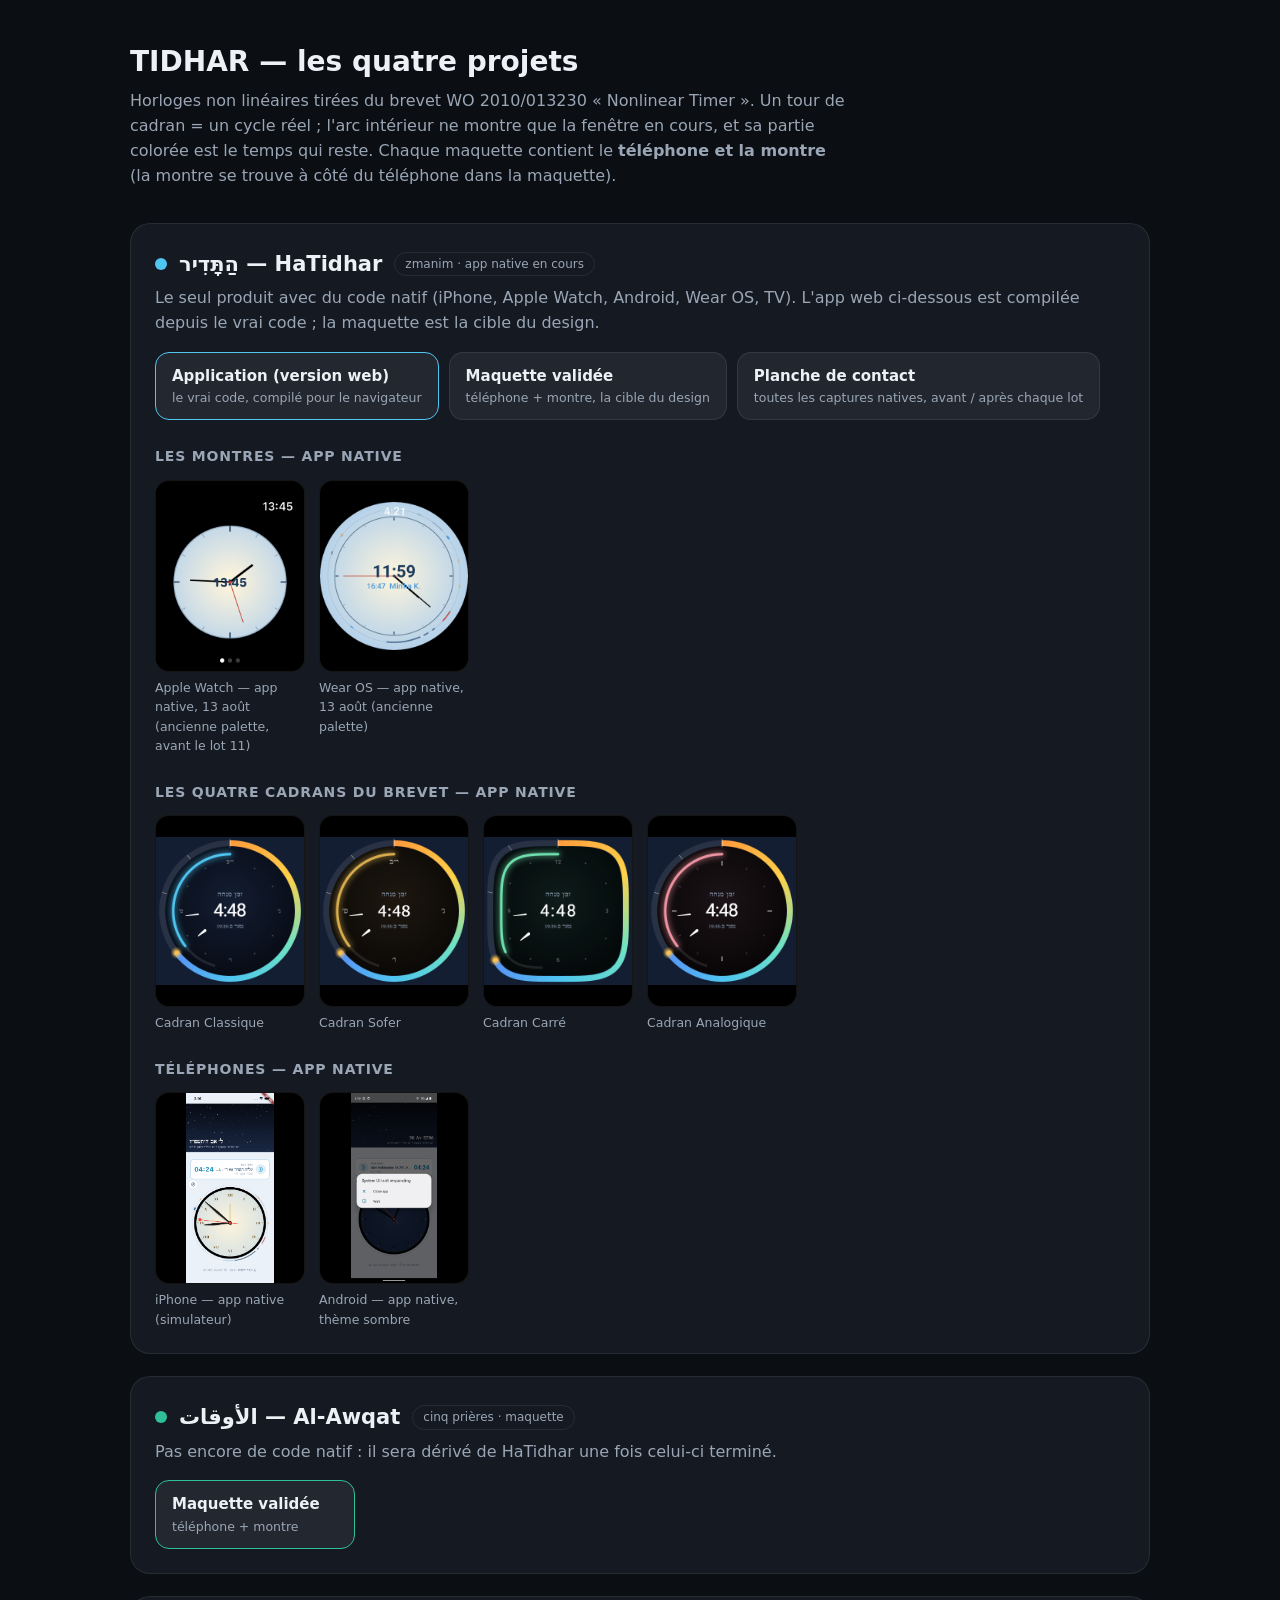
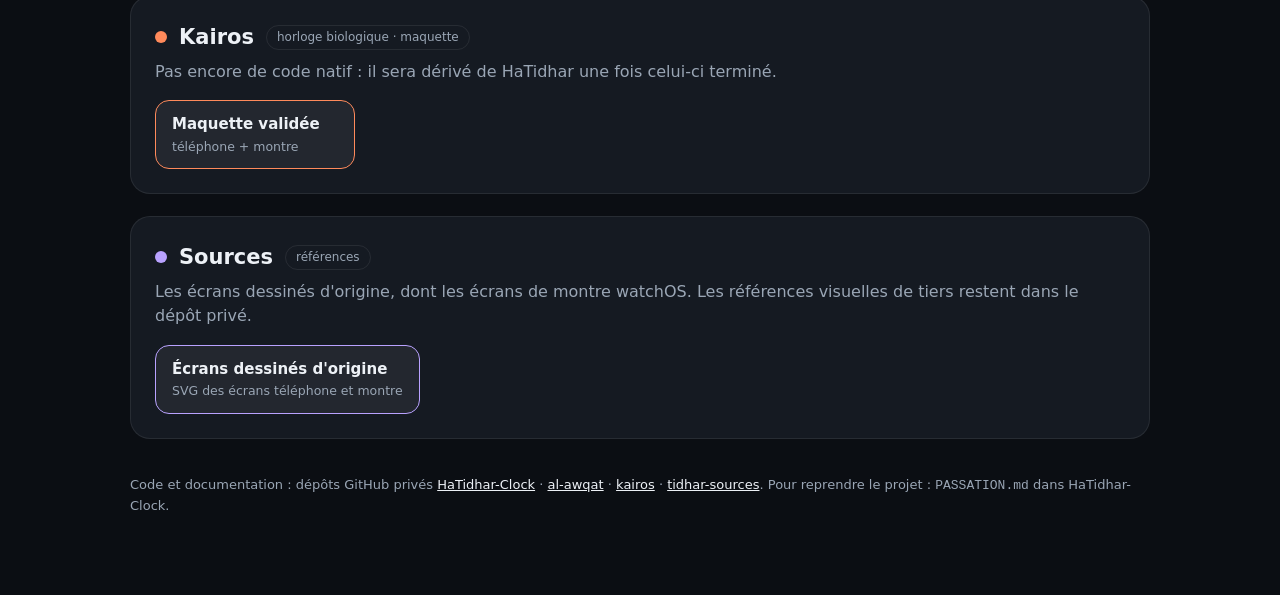
==== index.html @ aab84036 "Vitrine TIDHAR : app web, maquettes, captures, ecrans dessines Genere par tools/construire_vitrine.p" ====
<!doctype html>
<html lang="fr"><head><meta charset="utf-8">
<meta name="viewport" content="width=device-width,initial-scale=1">
<meta name="robots" content="noindex,nofollow">
<title>TIDHAR — les quatre projets</title><style>
:root{color-scheme:dark;--bg:#0B0E13;--card:#151A22;--line:rgba(255,255,255,.08);--txt:#EDF1F6;--mute:#9AA6B5}
*{box-sizing:border-box}
body{margin:0;background:var(--bg);color:var(--txt);font:16px/1.55 -apple-system,system-ui,"Segoe UI",sans-serif}
main{max-width:1060px;margin:0 auto;padding:40px 20px 80px}
h1{font-size:28px;font-weight:600;margin:0 0 6px}
h2{font-size:21px;font-weight:600;margin:0}
h3{font-size:14px;font-weight:600;color:var(--mute);text-transform:uppercase;letter-spacing:.06em;margin:26px 0 12px}
p{margin:0;color:var(--mute)}
.intro{max-width:720px;margin-bottom:34px}
section{background:var(--card);border:1px solid var(--line);border-radius:20px;padding:24px;margin-top:22px}
.tete{display:flex;align-items:center;gap:12px;margin-bottom:6px;flex-wrap:wrap}
.dot{width:12px;height:12px;border-radius:99px;flex:none}
.badge{font-size:12px;color:var(--mute);border:1px solid var(--line);border-radius:99px;padding:2px 10px}
.btns{display:flex;flex-wrap:wrap;gap:10px;margin-top:16px}
a.btn{display:inline-flex;flex-direction:column;padding:12px 16px;border-radius:14px;text-decoration:none;color:var(--txt);background:rgba(255,255,255,.06);border:1px solid var(--line);min-width:200px}
a.btn:hover{background:rgba(255,255,255,.11)}
a.btn b{font-weight:600;font-size:15px}
a.btn span{font-size:12.5px;color:var(--mute)}
a.btn.main{border-color:var(--acc)}
.grille{display:grid;grid-template-columns:repeat(auto-fill,minmax(150px,1fr));gap:14px}
figure{margin:0}
figure a{display:block;border-radius:14px;overflow:hidden;background:#000;border:1px solid var(--line)}
figure img{display:block;width:100%;height:190px;object-fit:contain}
figcaption{font-size:12.5px;color:var(--mute);margin-top:6px}
footer{margin-top:36px;font-size:13px;color:var(--mute)}
footer a{color:var(--txt)}
@media (max-width:600px){a.btn{min-width:0;flex:1 1 100%}}
</style></head>
<body><main>
<h1>TIDHAR — les quatre projets</h1>
<p class="intro">Horloges non linéaires tirées du brevet WO 2010/013230 « Nonlinear Timer ».
Un tour de cadran = un cycle réel ; l'arc intérieur ne montre que la fenêtre en cours, et sa
partie colorée est le temps qui reste. Chaque maquette contient le <b>téléphone et la montre</b>
(la montre se trouve à côté du téléphone dans la maquette).</p>

<section style="--acc:#4FC5F1">
  <div class="tete"><span class="dot" style="background:#4FC5F1"></span><h2>הַתָּדִיר — HaTidhar</h2>
    <span class="badge">zmanim · app native en cours</span></div>
  <p>Le seul produit avec du code natif (iPhone, Apple Watch, Android, Wear OS, TV).
  L'app web ci-dessous est compilée depuis le vrai code ; la maquette est la cible du design.</p>
  <div class="btns">
    <a class="btn main" href="hatadhar/app/"><b>Application (version web)</b><span>le vrai code, compilé pour le navigateur</span></a>
    <a class="btn" href="hatadhar/maquette.html"><b>Maquette validée</b><span>téléphone + montre, la cible du design</span></a>
    <a class="btn" href="hatadhar/captures.html"><b>Planche de contact</b><span>toutes les captures natives, avant / après chaque lot</span></a>
  </div>
  <h3>Les montres — app native</h3><div class="grille"><figure><a href="img/montre-apple.png" target="_blank"><img src="img/montre-apple.png" alt="Apple Watch — app native, 13 août (ancienne palette, avant le lot 11)" loading="lazy"></a><figcaption>Apple Watch — app native, 13 août (ancienne palette, avant le lot 11)</figcaption></figure><figure><a href="img/montre-wear.png" target="_blank"><img src="img/montre-wear.png" alt="Wear OS — app native, 13 août (ancienne palette)" loading="lazy"></a><figcaption>Wear OS — app native, 13 août (ancienne palette)</figcaption></figure></div>
  <h3>Les quatre cadrans du brevet — app native</h3><div class="grille"><figure><a href="img/cadran-classique.png" target="_blank"><img src="img/cadran-classique.png" alt="Cadran Classique" loading="lazy"></a><figcaption>Cadran Classique</figcaption></figure><figure><a href="img/cadran-sofer.png" target="_blank"><img src="img/cadran-sofer.png" alt="Cadran Sofer" loading="lazy"></a><figcaption>Cadran Sofer</figcaption></figure><figure><a href="img/cadran-carre.png" target="_blank"><img src="img/cadran-carre.png" alt="Cadran Carré" loading="lazy"></a><figcaption>Cadran Carré</figcaption></figure><figure><a href="img/cadran-analogique.png" target="_blank"><img src="img/cadran-analogique.png" alt="Cadran Analogique" loading="lazy"></a><figcaption>Cadran Analogique</figcaption></figure></div>
  <h3>Téléphones — app native</h3><div class="grille"><figure><a href="img/iphone.png" target="_blank"><img src="img/iphone.png" alt="iPhone — app native (simulateur)" loading="lazy"></a><figcaption>iPhone — app native (simulateur)</figcaption></figure><figure><a href="img/android.png" target="_blank"><img src="img/android.png" alt="Android — app native, thème sombre" loading="lazy"></a><figcaption>Android — app native, thème sombre</figcaption></figure></div>
</section>

<section style="--acc:#2FBF9B">
  <div class="tete"><span class="dot" style="background:#2FBF9B"></span><h2>الأوقات — Al-Awqat</h2>
    <span class="badge">cinq prières · maquette</span></div>
  <p>Pas encore de code natif : il sera dérivé de HaTidhar une fois celui-ci terminé.</p>
  <div class="btns"><a class="btn main" href="al-awqat/maquette.html"><b>Maquette validée</b><span>téléphone + montre</span></a></div>
</section>

<section style="--acc:#FF8A5B">
  <div class="tete"><span class="dot" style="background:#FF8A5B"></span><h2>Kairos</h2>
    <span class="badge">horloge biologique · maquette</span></div>
  <p>Pas encore de code natif : il sera dérivé de HaTidhar une fois celui-ci terminé.</p>
  <div class="btns"><a class="btn main" href="kairos/maquette.html"><b>Maquette validée</b><span>téléphone + montre</span></a></div>
</section>

<section style="--acc:#B9A2FF">
  <div class="tete"><span class="dot" style="background:#B9A2FF"></span><h2>Sources</h2>
    <span class="badge">références</span></div>
  <p>Les écrans dessinés d'origine, dont les écrans de montre watchOS. Les références visuelles de tiers restent dans le dépôt privé.</p>
  <div class="btns"><a class="btn main" href="sources/"><b>Écrans dessinés d'origine</b><span>SVG des écrans téléphone et montre</span></a></div>
</section>

<footer>Code et documentation : dépôts GitHub privés
<a href="https://github.com/Azmer-FTS/HaTidhar-Clock">HaTidhar-Clock</a> ·
<a href="https://github.com/Azmer-FTS/al-awqat">al-awqat</a> ·
<a href="https://github.com/Azmer-FTS/kairos">kairos</a> ·
<a href="https://github.com/Azmer-FTS/tidhar-sources">tidhar-sources</a>.
Pour reprendre le projet : <code>PASSATION.md</code> dans HaTidhar-Clock.</footer>
</main></body></html>
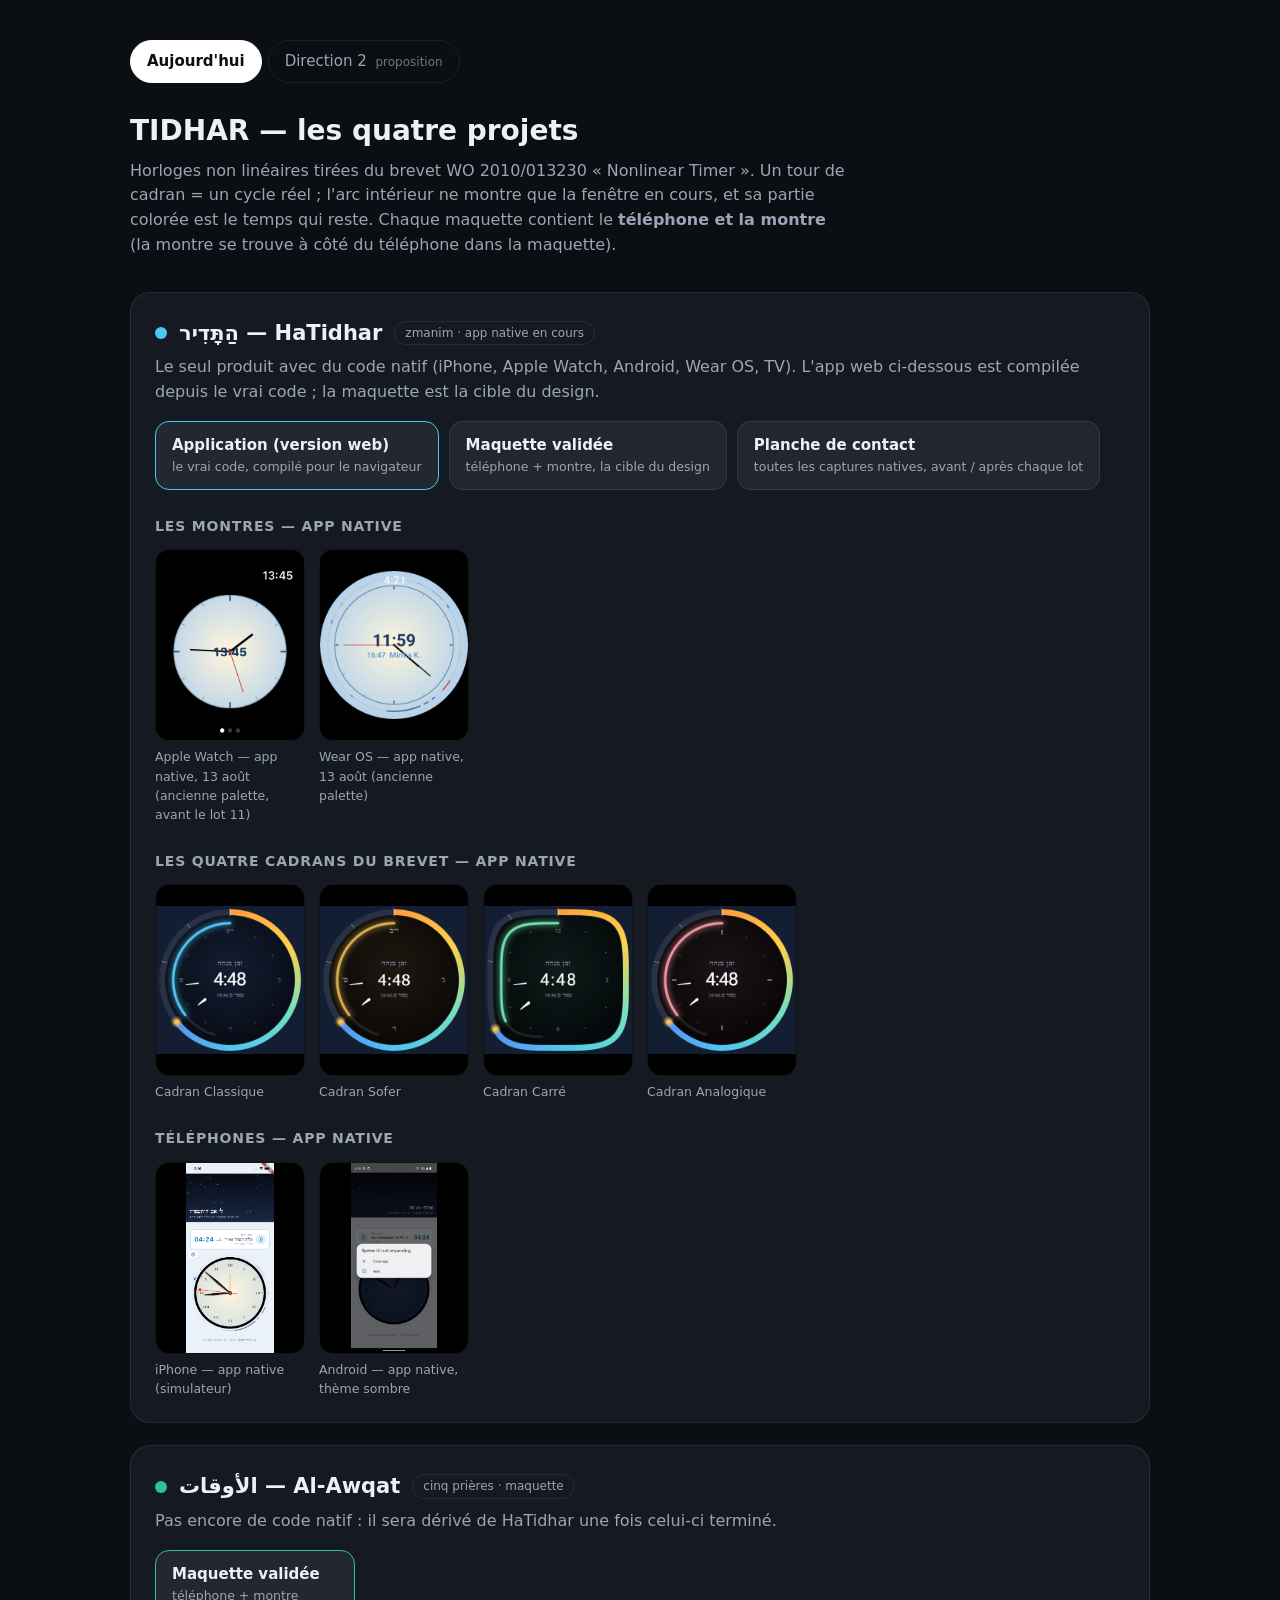
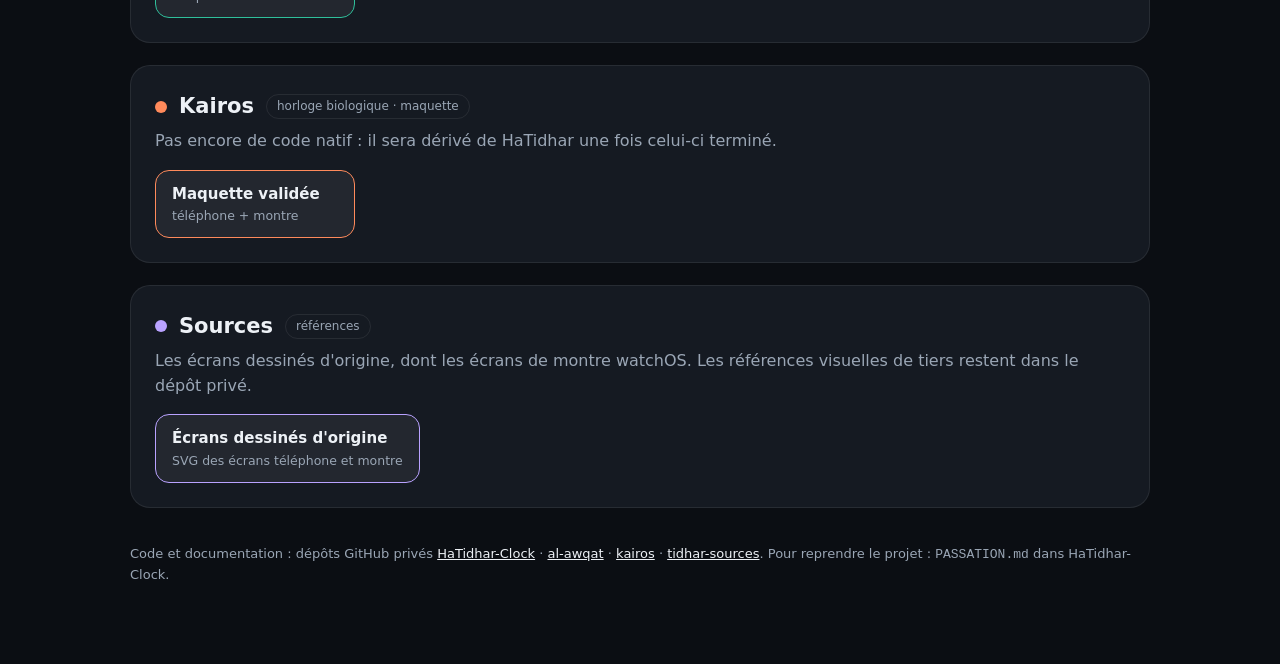
==== commit dd1b409a: "Vitrine : onglet Direction 2 (proposition, maquettes vivantes) Co-Authored-By: Claude Fable 5.2 <nor" ====
--- a/index.html
+++ b/index.html
@@ -27,11 +27,16 @@
 figure a{display:block;border-radius:14px;overflow:hidden;background:#000;border:1px solid var(--line)}
 figure img{display:block;width:100%;height:190px;object-fit:contain}
 figcaption{font-size:12.5px;color:var(--mute);margin-top:6px}
+.onglets{display:flex;gap:6px;margin-bottom:26px}
+.onglets a{padding:9px 16px;border-radius:99px;text-decoration:none;color:var(--mute);border:1px solid var(--line);font-size:15px}
+.onglets a[aria-current]{background:#fff;color:#0B0E13;font-weight:600;border-color:#fff}
+.onglets small{opacity:.7;font-size:12px;margin-inline-start:4px}
 footer{margin-top:36px;font-size:13px;color:var(--mute)}
 footer a{color:var(--txt)}
 @media (max-width:600px){a.btn{min-width:0;flex:1 1 100%}}
 </style></head>
 <body><main>
+<nav class="onglets" aria-label="Sections"><a href="./" aria-current="page">Aujourd'hui</a><a href="direction-2/">Direction 2 <small>proposition</small></a></nav>
 <h1>TIDHAR — les quatre projets</h1>
 <p class="intro">Horloges non linéaires tirées du brevet WO 2010/013230 « Nonlinear Timer ».
 Un tour de cadran = un cycle réel ; l'arc intérieur ne montre que la fenêtre en cours, et sa
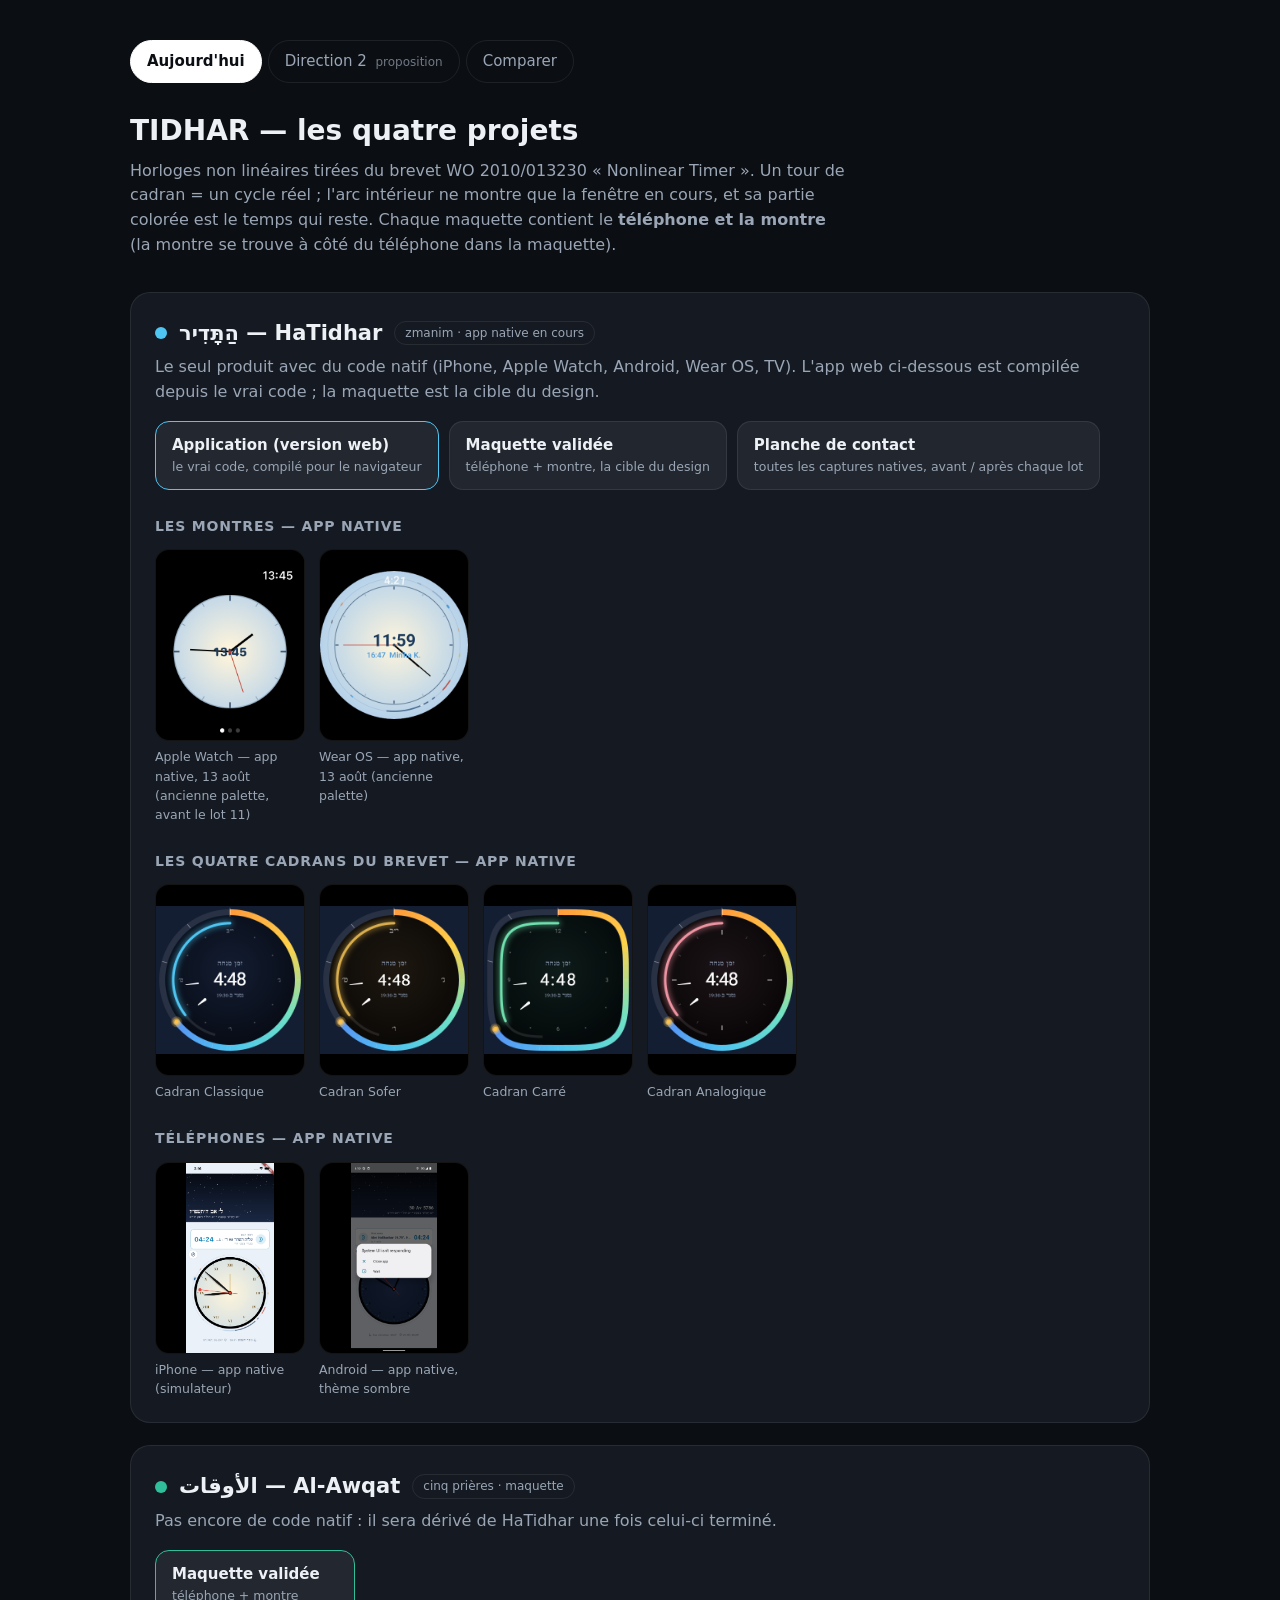
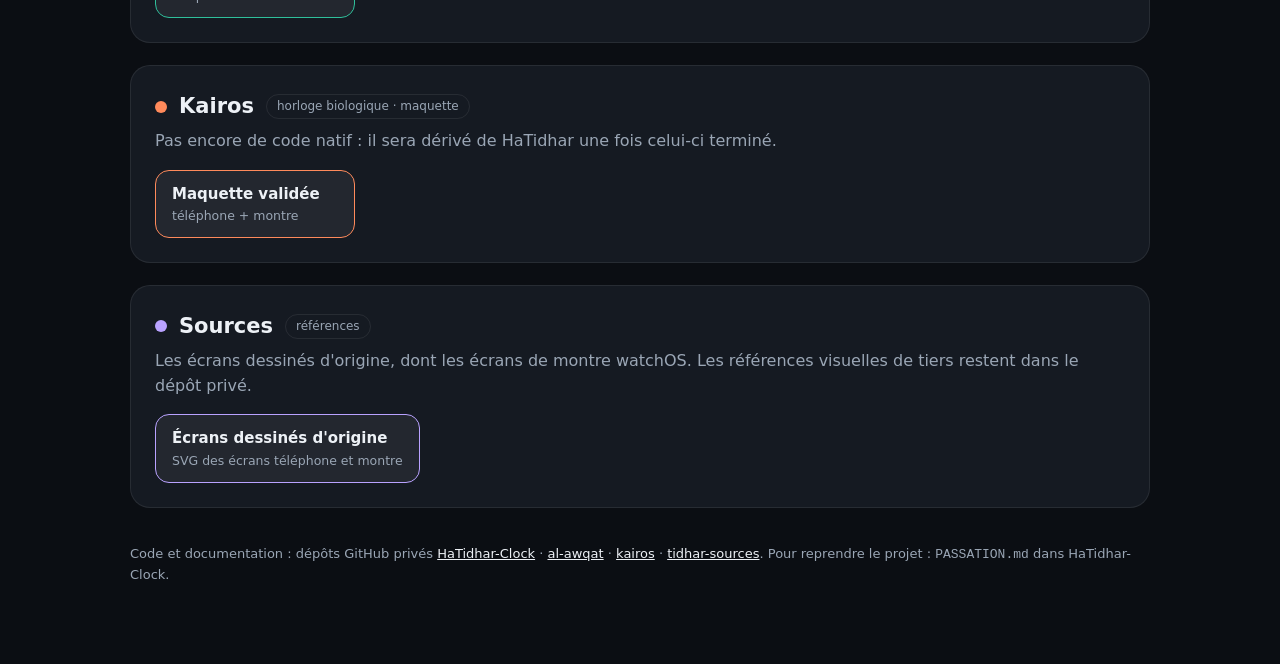
==== commit ea6067b5: "Vitrine : Direction 2 iteration 2 (ciel vivant, icones, montre plein ecran) et page Comparer Co-Auth" ====
--- a/index.html
+++ b/index.html
@@ -36,7 +36,7 @@
 @media (max-width:600px){a.btn{min-width:0;flex:1 1 100%}}
 </style></head>
 <body><main>
-<nav class="onglets" aria-label="Sections"><a href="./" aria-current="page">Aujourd'hui</a><a href="direction-2/">Direction 2 <small>proposition</small></a></nav>
+<nav class="onglets" aria-label="Sections"><a href="./" aria-current="page">Aujourd'hui</a><a href="direction-2/">Direction 2 <small>proposition</small></a><a href="direction-2/comparer.html">Comparer</a></nav>
 <h1>TIDHAR — les quatre projets</h1>
 <p class="intro">Horloges non linéaires tirées du brevet WO 2010/013230 « Nonlinear Timer ».
 Un tour de cadran = un cycle réel ; l'arc intérieur ne montre que la fenêtre en cours, et sa
